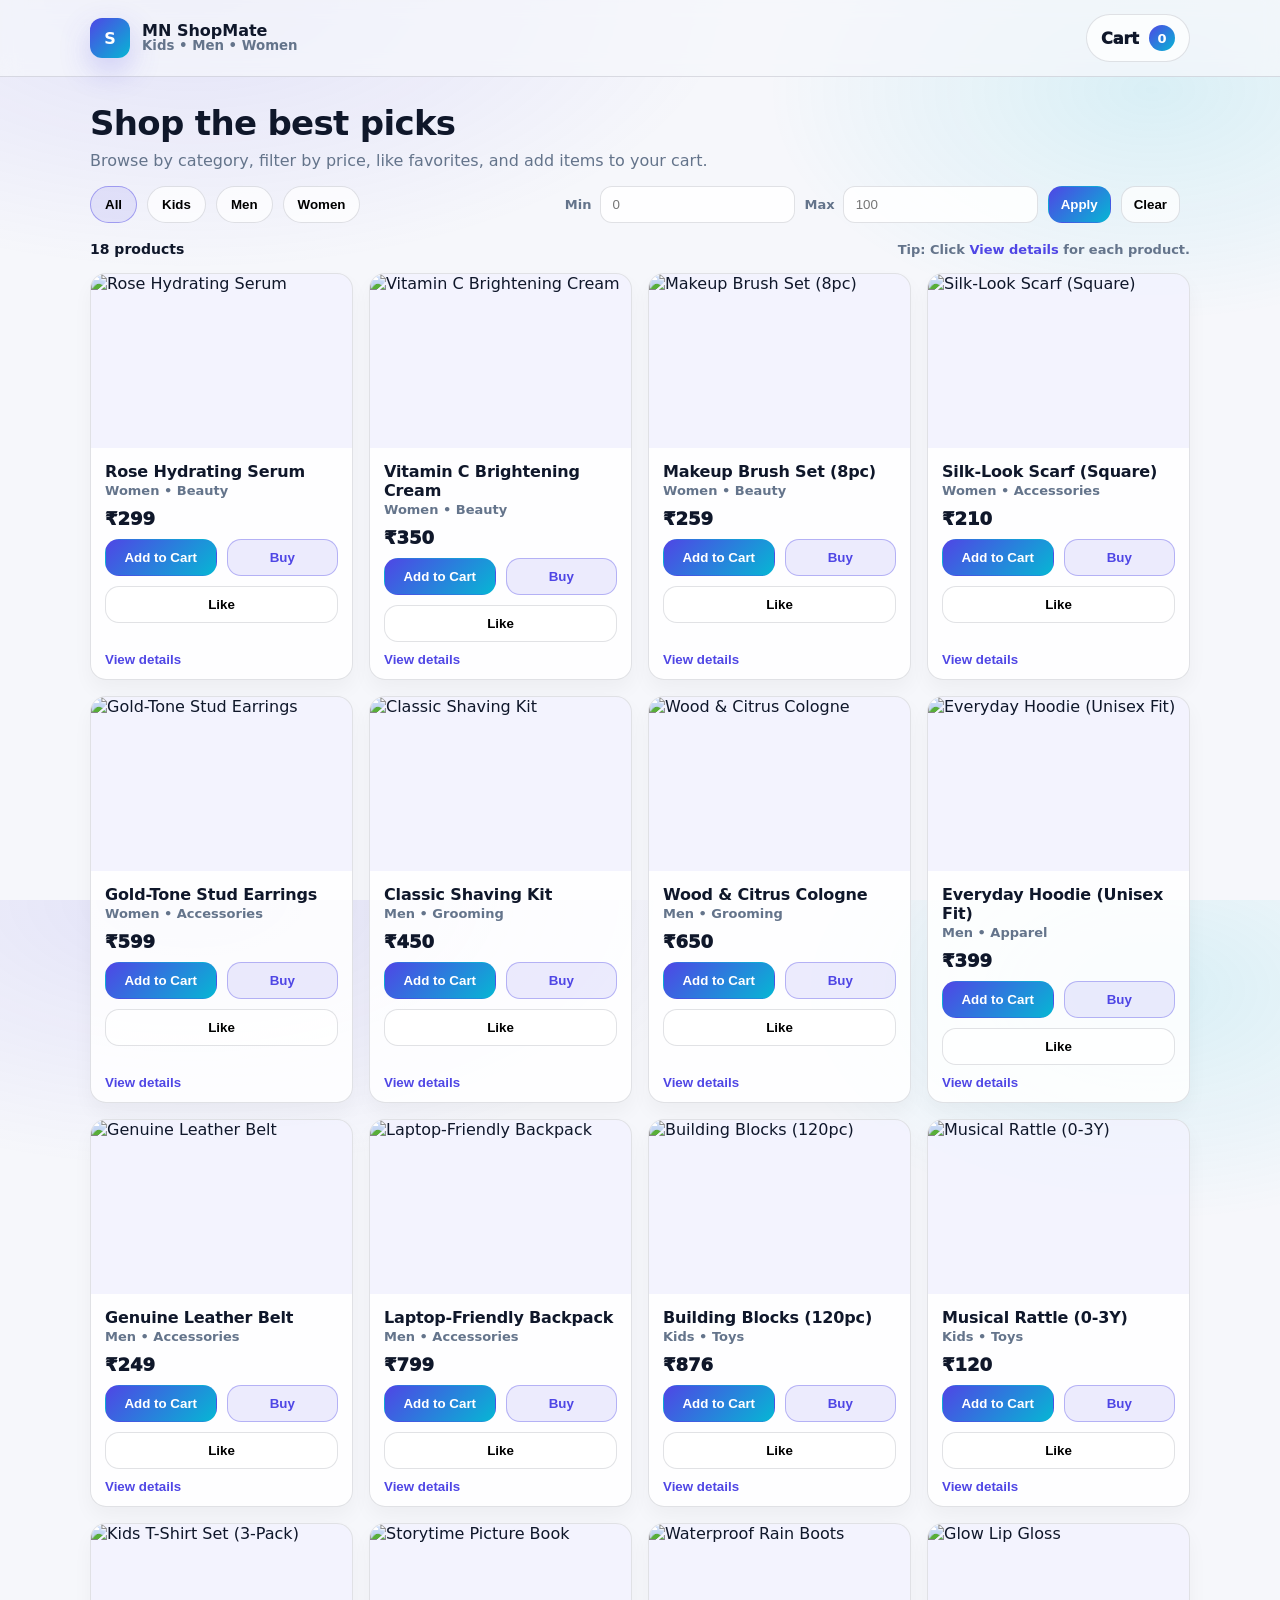
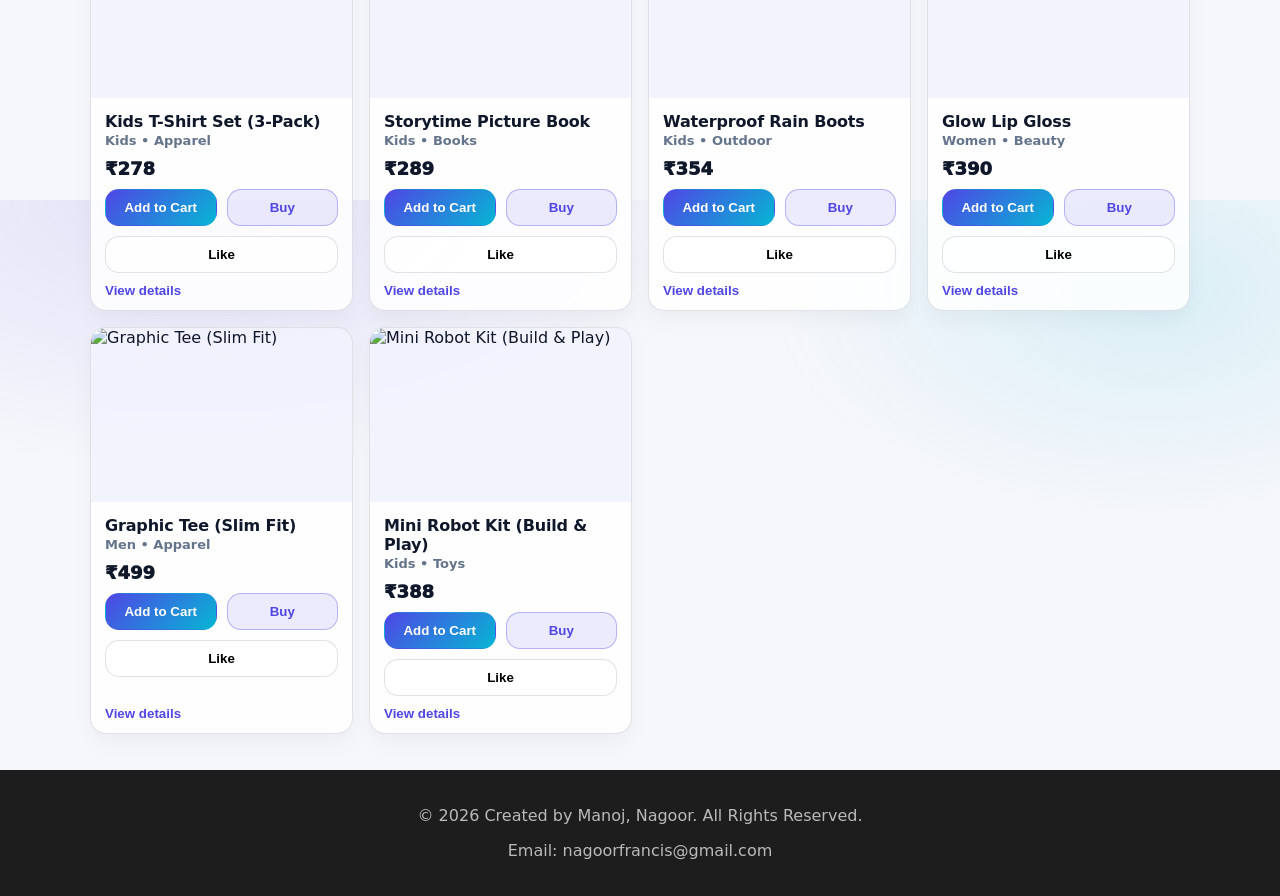
==== index.html @ 991fb51e "Add files via upload" ====
<!doctype html>
<html lang="en">
  <head>
    <meta charset="utf-8" />
    <meta name="viewport" content="width=device-width, initial-scale=1" />
    <title>MN Shop</title>
    <link rel="stylesheet" href="./styles.css" />
  </head>
  <body>
    <header class="siteHeader">
      <div class="container headerInner">
        <div class="brand" aria-label="ShopMate home">
          <div class="brandMark">S</div>
          <div class="brandText">
            MN ShopMate
            <small>Kids • Men • Women</small>
          </div>
        </div>

        <div class="headerActions">
          <a class="cartLink" href="./cart.html" aria-label="View cart">
            <span style="font-weight: 1000">Cart</span>
            <span class="cartBadge" id="cartCountBadge">0</span>
          </a>
        </div>
      </div>
    </header>

    <main class="container">
      <section class="heroRow">
        <div class="heroTitle">
          <div>
            <h1>Shop the best picks</h1>
            <p>Browse by category, filter by price, like favorites, and add items to your cart.</p>
          </div>
        </div>

        <div class="toolbar">
          <div class="categoryBar" role="tablist" aria-label="Product categories">
            <button type="button" class="pill pillActive" data-category="All">All</button>
            <button type="button" class="pill" data-category="Kids">Kids</button>
            <button type="button" class="pill" data-category="Men">Men</button>
            <button type="button" class="pill" data-category="Women">Women</button>
          </div>

          <div class="priceFilter" aria-label="Price filter">
            <div class="fieldGroup">
              <label for="minPriceInput">Min</label>
              <input class="input" id="minPriceInput" type="number" inputmode="decimal" placeholder="0" min="0" step="0.01" />
            </div>
            <div class="fieldGroup">
              <label for="maxPriceInput">Max</label>
              <input class="input" id="maxPriceInput" type="number" inputmode="decimal" placeholder="100" min="0" step="0.01" />
            </div>

            <button type="button" class="btn btnPrimary" id="applyPriceBtn">Apply</button>
            <button type="button" class="btn btnGhost" id="clearPriceBtn">Clear</button>
            <div class="errorText" id="priceError" aria-live="polite"></div>
          </div>
        </div>
      </section>

      <div class="gridMeta">
        <strong id="productCountLabel">Products</strong>
        <div style="color: var(--muted); font-weight: 800; font-size: 13px">
          Tip: Click <span style="color: var(--primary)">View details</span> for each product.
        </div>
      </div>

      <section class="productsGrid" id="productsGrid" aria-label="Products grid"></section>
    </main>

    <!-- Details Modal -->
    <div class="modalOverlay" id="detailsModalOverlay" role="dialog" aria-modal="true" aria-labelledby="detailsModalTitle">
      <div class="modal">
        <div class="modalHeader">
          <h2 id="detailsModalTitle">Product details</h2>
          <button class="iconBtn" type="button" id="detailsModalCloseBtn" aria-label="Close details">X</button>
        </div>

        <div class="modalBody">
          <div class="modalProductTop">
            <img id="detailsModalImage" alt="" src="" />
            <div>
              <p class="modalPrice" id="detailsModalPrice">$0.00</p>
              <div class="modalMeta" id="detailsModalMeta">Category • Type</div>
              <p class="modalDesc" id="detailsModalDesc"></p>
            </div>
          </div>
          <div>
            <div style="font-weight: 1000; margin-bottom: 8px">Highlights</div>
            <ul class="highlightList" id="detailsModalHighlights"></ul>
          </div>
          <div style="display: flex; gap: 10px; flex-wrap: wrap">
            <button type="button" class="btn btnPrimary" id="detailsAddToCartBtn">Add to Cart</button>
            <button type="button" class="btn btnSecondary" id="detailsBuyBtn">Buy</button>
            <button type="button" class="btn btnGhost" id="detailsFavoriteBtn">Like</button>
          </div>
        </div>
      </div>
    </div>

    <!-- Order details modal -->
    <div class="modalOverlay modalOverlayOrder" id="orderModalOverlay" role="dialog" aria-modal="true" aria-labelledby="orderModalTitle">
      <div class="modal modalNarrow">
        <div class="modalHeader">
          <h2 id="orderModalTitle">Order details</h2>
          <button class="iconBtn" type="button" id="orderModalCloseBtn" aria-label="Close order form">X</button>
        </div>

        <div class="modalBody">
          <div class="orderProductSummary" id="orderProductSummary"></div>

          <form id="orderForm" class="orderForm" novalidate>
            <div class="formGrid">
              <div class="fieldGroup fieldGroupBlock">
                <label for="orderFullName">Full name</label>
                <input class="input inputBlock" id="orderFullName" name="fullName" type="text" autocomplete="name" required />
              </div>
              <div class="fieldGroup fieldGroupBlock">
                <label for="orderPhone">Phone</label>
                <input class="input inputBlock" id="orderPhone" name="phone" type="tel" autocomplete="tel" required />
              </div>
              <div class="fieldGroup fieldGroupBlock">
                <label for="orderEmail">Email <span class="optionalHint">(optional)</span></label>
                <input class="input inputBlock" id="orderEmail" name="email" type="email" autocomplete="email" />
              </div>
              <div class="fieldGroup fieldGroupBlock">
                <label for="orderQty">Quantity</label>
                <input class="input inputBlock" id="orderQty" name="qty" type="number" min="1" step="1" value="1" required />
              </div>
              <div class="fieldGroup fieldGroupBlock">
                <label for="orderAddress">Delivery address</label>
                <textarea class="input textarea" id="orderAddress" name="address" rows="3" required></textarea>
              </div>
              <div class="fieldGroup fieldGroupBlock">
                <label for="orderNotes">Notes <span class="optionalHint">(optional)</span></label>
                <textarea class="input textarea" id="orderNotes" name="notes" rows="2"></textarea>
              </div>
            </div>
            <p class="errorText" id="orderFormError" aria-live="polite"></p>
            <div class="orderFormActions">
              <button type="button" class="btn btnGhost" id="orderCancelBtn">Cancel</button>
              <button type="submit" class="btn btnPrimary" id="orderSubmitBtn">Place order</button>
            </div>
          </form>
        </div>
      </div>
    </div>

    <!-- Toast -->
    <div class="toastWrap" aria-live="polite" aria-atomic="true">
      <div class="toast" id="toastEl">
        <span id="toastText">Message</span>
      </div>
    </div>

<footer style="background:#1d1d1d; color:#bababa; padding:20px; text-align:center;">
  <p>© 2026 Created by Manoj, Nagoor. All Rights Reserved.</p>
  <p>Email: nagoorfrancis@gmail.com</p>
</footer>

    <script src="./products.js"></script>
    <script src="./utils.js"></script>
    <script src="https://www.gstatic.com/firebasejs/10.13.2/firebase-app-compat.js"></script>
    <script src="https://www.gstatic.com/firebasejs/10.13.2/firebase-firestore-compat.js"></script>
    <script src="./firebase-config.js"></script>
    <script src="./app.js" defer></script>
  </body>
</html>
---- styles.css ----
:root {
  --bg: #f6f7fb;
  --surface: #ffffff;
  --text: #0f172a;
  --muted: #64748b;
  --primary: #4f46e5;
  --primary2: #06b6d4;
  --danger: #ef4444;
  --border: rgba(15, 23, 42, 0.12);
  --shadow: 0 10px 30px rgba(2, 6, 23, 0.08);
  --radius: 16px;
}

* {
  box-sizing: border-box;
}

html,
body {
  height: 100%;
}

body {
  margin: 0;
  font-family: ui-sans-serif, system-ui, -apple-system, Segoe UI, Roboto, Arial, "Apple Color Emoji",
    "Segoe UI Emoji";
  color: var(--text);
  background:
    radial-gradient(900px 450px at 15% 0%, rgba(79, 70, 229, 0.12), transparent 60%),
    radial-gradient(700px 420px at 90% 10%, rgba(6, 182, 212, 0.12), transparent 55%),
    var(--bg);
}

a {
  color: inherit;
  text-decoration: none;
}

.container {
  width: min(1100px, 92vw);
  margin: 0 auto;
}

.siteHeader {
  position: sticky;
  top: 0;
  z-index: 50;
  backdrop-filter: blur(10px);
  background: rgba(246, 247, 251, 0.72);
  border-bottom: 1px solid var(--border);
}

.headerInner {
  display: flex;
  align-items: center;
  justify-content: space-between;
  padding: 14px 0;
  gap: 12px;
}

.brand {
  display: flex;
  align-items: center;
  gap: 12px;
  font-weight: 800;
}

.brandMark {
  width: 40px;
  height: 40px;
  border-radius: 12px;
  background: linear-gradient(135deg, var(--primary), var(--primary2));
  box-shadow: 0 12px 30px rgba(79, 70, 229, 0.25);
  display: flex;
  align-items: center;
  justify-content: center;
  color: white;
}

.brandText {
  display: flex;
  flex-direction: column;
  line-height: 1.1;
}

.brandText small {
  font-weight: 600;
  color: var(--muted);
}

.headerActions {
  display: flex;
  align-items: center;
  gap: 10px;
}

.cartLink {
  position: relative;
  display: inline-flex;
  align-items: center;
  gap: 10px;
  padding: 10px 14px;
  border: 1px solid var(--border);
  border-radius: 999px;
  background: rgba(255, 255, 255, 0.75);
  transition: transform 120ms ease, box-shadow 120ms ease, border-color 120ms ease;
}

.cartLink:hover {
  transform: translateY(-1px);
  box-shadow: 0 14px 30px rgba(2, 6, 23, 0.08);
  border-color: rgba(79, 70, 229, 0.35);
}

.cartBadge {
  min-width: 26px;
  height: 26px;
  padding: 0 8px;
  border-radius: 999px;
  display: inline-flex;
  align-items: center;
  justify-content: center;
  background: linear-gradient(135deg, var(--primary), var(--primary2));
  color: white;
  font-weight: 800;
  font-size: 13px;
}

main {
  padding: 26px 0 36px;
}

.heroRow {
  display: grid;
  grid-template-columns: 1fr;
  gap: 14px;
  margin-bottom: 18px;
}

.heroTitle {
  display: flex;
  align-items: flex-start;
  justify-content: space-between;
  gap: 12px;
}

.heroTitle h1 {
  margin: 0;
  font-size: clamp(22px, 3.2vw, 34px);
  letter-spacing: -0.02em;
}

.heroTitle p {
  margin: 6px 0 0;
  color: var(--muted);
  line-height: 1.45;
}

.toolbar {
  display: flex;
  flex-wrap: wrap;
  gap: 12px;
  align-items: center;
  justify-content: space-between;
}

.categoryBar {
  display: flex;
  gap: 10px;
  flex-wrap: wrap;
  align-items: center;
}

.pill {
  border: 1px solid var(--border);
  background: rgba(255, 255, 255, 0.7);
  border-radius: 999px;
  padding: 10px 14px;
  font-weight: 700;
  cursor: pointer;
  transition: transform 120ms ease, border-color 120ms ease, box-shadow 120ms ease, background 120ms ease;
  user-select: none;
}

.pill:hover {
  transform: translateY(-1px);
  border-color: rgba(79, 70, 229, 0.35);
  box-shadow: 0 12px 26px rgba(2, 6, 23, 0.08);
}

.pillActive {
  border-color: rgba(79, 70, 229, 0.45);
  background: rgba(79, 70, 229, 0.10);
}

.priceFilter {
  display: flex;
  gap: 10px;
  align-items: center;
  flex-wrap: wrap;
  justify-content: flex-end;
}

.fieldGroup {
  display: flex;
  gap: 8px;
  align-items: center;
}

.fieldGroup label {
  font-weight: 700;
  color: var(--muted);
  font-size: 13px;
}

.input {
  border: 1px solid var(--border);
  border-radius: 12px;
  padding: 10px 12px;
  background: rgba(255, 255, 255, 0.85);
  min-width: 120px;
  outline: none;
  transition: border-color 120ms ease, box-shadow 120ms ease;
}

.input:focus {
  border-color: rgba(79, 70, 229, 0.5);
  box-shadow: 0 0 0 4px rgba(79, 70, 229, 0.12);
}

.errorText {
  color: var(--danger);
  font-weight: 700;
  font-size: 13px;
}

.btn {
  border: 1px solid var(--border);
  border-radius: 14px;
  padding: 10px 12px;
  font-weight: 800;
  cursor: pointer;
  background: rgba(255, 255, 255, 0.7);
  transition: transform 120ms ease, box-shadow 120ms ease, border-color 120ms ease, background 120ms ease;
}

.btn:hover {
  transform: translateY(-1px);
  box-shadow: 0 12px 26px rgba(2, 6, 23, 0.08);
  border-color: rgba(79, 70, 229, 0.35);
}

.btnPrimary {
  background: linear-gradient(135deg, var(--primary), var(--primary2));
  color: white;
  border-color: transparent;
}

.btnGhost {
  background: rgba(255, 255, 255, 0.75);
}

.btnSecondary {
  background: rgba(79, 70, 229, 0.1);
  color: var(--primary);
  border-color: rgba(79, 70, 229, 0.35);
  font-weight: 900;
}

.btnSecondary:hover {
  background: rgba(79, 70, 229, 0.16);
  border-color: rgba(79, 70, 229, 0.5);
}

.btnLink {
  background: transparent;
  border: none;
  padding: 0;
  color: var(--primary);
  font-weight: 900;
}

.btnDanger {
  background: rgba(239, 68, 68, 0.1);
  border-color: rgba(239, 68, 68, 0.35);
  color: #b91c1c;
}

.gridMeta {
  display: flex;
  align-items: center;
  justify-content: space-between;
  gap: 12px;
  margin: 10px 0 16px;
}

.gridMeta strong {
  font-size: 14px;
}

.productsGrid {
  display: grid;
  grid-template-columns: repeat(auto-fit, minmax(220px, 1fr));
  gap: 16px;
}

.productCard {
  background: rgba(255, 255, 255, 0.85);
  border: 1px solid var(--border);
  border-radius: var(--radius);
  overflow: hidden;
  box-shadow: 0 10px 20px rgba(2, 6, 23, 0.04);
  display: flex;
  flex-direction: column;
  transition: transform 150ms ease, box-shadow 150ms ease, border-color 150ms ease;
}

.productCard:hover {
  transform: translateY(-2px);
  box-shadow: var(--shadow);
  border-color: rgba(79, 70, 229, 0.35);
}

.productImageWrap {
  width: 100%;
  aspect-ratio: 3 / 2;
  background: rgba(79, 70, 229, 0.06);
}

.productImage {
  width: 100%;
  height: 100%;
  object-fit: cover;
  display: block;
}

.productBody {
  padding: 14px 14px 12px;
  display: flex;
  flex-direction: column;
  gap: 10px;
  flex: 1;
}

.productTitleRow {
  display: flex;
  align-items: flex-start;
  justify-content: space-between;
  gap: 10px;
}

.productTitleRow h3 {
  margin: 0;
  font-size: 16px;
  letter-spacing: -0.01em;
}

.productCategory {
  margin: 2px 0 0;
  color: var(--muted);
  font-weight: 700;
  font-size: 13px;
}

.priceRow {
  display: flex;
  align-items: baseline;
  justify-content: space-between;
  gap: 10px;
}

.productPrice {
  font-size: 18px;
  font-weight: 1000;
}

.actionsRow {
  display: flex;
  gap: 10px;
  align-items: center;
}

.actionsRow .btn {
  flex: 1;
}

.actionsRowBuy {
  display: flex;
  gap: 10px;
  align-items: stretch;
}

.actionsRowBuy .btn {
  flex: 1;
}

.favRow {
  display: flex;
}

.favRow .btn {
  flex: 1;
}

.detailsBtn {
  margin-top: auto;
  display: flex;
  justify-content: flex-start;
}

.liked {
  border-color: rgba(79, 70, 229, 0.5);
  background: rgba(79, 70, 229, 0.12);
}

.toastWrap {
  position: fixed;
  bottom: 18px;
  left: 50%;
  transform: translateX(-50%);
  z-index: 1000;
  pointer-events: none;
}

.toast {
  background: rgba(15, 23, 42, 0.92);
  color: white;
  border-radius: 14px;
  padding: 12px 14px;
  box-shadow: 0 18px 50px rgba(2, 6, 23, 0.3);
  display: inline-flex;
  align-items: center;
  gap: 10px;
  opacity: 0;
  transform: translateY(6px);
  transition: opacity 160ms ease, transform 160ms ease;
}

.toastShow {
  opacity: 1;
  transform: translateY(0);
}

/* Modal */
.modalOverlay {
  position: fixed;
  inset: 0;
  background: rgba(2, 6, 23, 0.55);
  display: none;
  align-items: center;
  justify-content: center;
  z-index: 2000;
  padding: 18px;
}

.modalOverlayOpen {
  display: flex;
}

.modalOverlayOrder {
  z-index: 2100;
}

.modal {
  width: min(720px, 92vw);
  background: rgba(255, 255, 255, 0.92);
  border: 1px solid rgba(255, 255, 255, 0.3);
  border-radius: 20px;
  box-shadow: 0 30px 80px rgba(2, 6, 23, 0.45);
  overflow: hidden;
}

.modalNarrow {
  width: min(440px, 92vw);
}

.orderProductSummary {
  padding: 12px 14px;
  border-radius: 14px;
  border: 1px solid var(--border);
  background: rgba(79, 70, 229, 0.06);
  font-weight: 800;
  font-size: 14px;
  line-height: 1.45;
}

.orderProductSummary .orderLineTotal {
  margin-top: 6px;
  font-size: 16px;
  font-weight: 1000;
  color: var(--text);
}

.orderForm .formGrid {
  display: flex;
  flex-direction: column;
  gap: 12px;
}

.fieldGroupBlock {
  flex-direction: column;
  align-items: stretch;
  gap: 6px;
}

.fieldGroupBlock label {
  font-weight: 800;
  font-size: 13px;
  color: var(--muted);
}

.inputBlock {
  width: 100%;
  min-width: 0;
}

.textarea {
  resize: vertical;
  min-height: 72px;
  font-family: inherit;
  line-height: 1.45;
}

.optionalHint {
  font-weight: 700;
  color: var(--muted);
}

.orderFormActions {
  display: flex;
  gap: 10px;
  justify-content: flex-end;
  flex-wrap: wrap;
  margin-top: 4px;
}

.orderFormActions .btn {
  min-width: 110px;
}

.modalHeader {
  padding: 14px 16px;
  display: flex;
  align-items: center;
  justify-content: space-between;
  gap: 12px;
  border-bottom: 1px solid var(--border);
}

.modalHeader h2 {
  margin: 0;
  font-size: 18px;
}

.iconBtn {
  width: 40px;
  height: 40px;
  border-radius: 14px;
  border: 1px solid var(--border);
  background: rgba(255, 255, 255, 0.7);
  cursor: pointer;
  font-weight: 1000;
}

.modalBody {
  padding: 16px;
  display: grid;
  grid-template-columns: 1fr;
  gap: 14px;
}

.modalProductTop {
  display: grid;
  grid-template-columns: 180px 1fr;
  gap: 14px;
  align-items: center;
}

.modalProductTop img {
  width: 180px;
  height: 120px;
  object-fit: cover;
  border-radius: 16px;
  border: 1px solid var(--border);
}

.modalPrice {
  font-size: 22px;
  font-weight: 1000;
  margin: 0;
}

.modalMeta {
  color: var(--muted);
  font-weight: 800;
  margin: 6px 0 10px;
}

.modalDesc {
  margin: 0;
  color: #334155;
  line-height: 1.55;
}

.highlightList {
  margin: 0;
  padding-left: 18px;
  color: #334155;
  line-height: 1.6;
  font-weight: 700;
}

/* Cart */
.cartHeaderRow {
  display: flex;
  gap: 12px;
  align-items: center;
  justify-content: space-between;
  margin-bottom: 16px;
}

.cartGrid {
  display: grid;
  grid-template-columns: 1fr;
  gap: 16px;
}

.cartItems {
  background: rgba(255, 255, 255, 0.85);
  border: 1px solid var(--border);
  border-radius: var(--radius);
  overflow: hidden;
  box-shadow: 0 10px 22px rgba(2, 6, 23, 0.04);
}

.cartItemRow {
  display: grid;
  grid-template-columns: 120px 1fr auto;
  gap: 12px;
  padding: 14px 14px;
  align-items: center;
  border-bottom: 1px solid var(--border);
}

.cartItemRow:last-child {
  border-bottom: none;
}

.cartItemRow img {
  width: 110px;
  height: 76px;
  border-radius: 14px;
  object-fit: cover;
  border: 1px solid var(--border);
}

.cartItemInfo h3 {
  margin: 0;
  font-size: 16px;
}

.cartItemInfo small {
  display: block;
  margin-top: 4px;
  color: var(--muted);
  font-weight: 800;
}

.cartItemRight {
  display: flex;
  flex-direction: column;
  align-items: flex-end;
  gap: 8px;
}

.qtyRow {
  display: flex;
  align-items: center;
  gap: 8px;
}

.qtyRow .btn {
  width: 38px;
  height: 38px;
  padding: 0;
  border-radius: 12px;
}

.qtyInput {
  width: 74px;
  text-align: center;
  border: 1px solid var(--border);
  border-radius: 12px;
  padding: 10px 8px;
  background: rgba(255, 255, 255, 0.85);
  font-weight: 900;
  outline: none;
}

.emptyState {
  padding: 18px;
  color: var(--muted);
  font-weight: 800;
}

.cartSummary {
  background: rgba(255, 255, 255, 0.85);
  border: 1px solid var(--border);
  border-radius: var(--radius);
  padding: 16px;
  box-shadow: 0 10px 22px rgba(2, 6, 23, 0.04);
}

.summaryRow {
  display: flex;
  align-items: center;
  justify-content: space-between;
  gap: 12px;
  margin: 10px 0 16px;
}

.summaryRow strong {
  font-size: 14px;
  color: var(--muted);
}

.summaryTotal {
  font-size: 24px;
  font-weight: 1000;
}

/* Footer */
.siteFooter {
  border-top: 1px solid var(--border);
  padding: 26px 0 18px;
  margin-top: 30px;
}

.footerGrid {
  display: grid;
  grid-template-columns: 1fr 1fr 1fr;
  gap: 16px;
}

.footerGrid h4 {
  margin: 0 0 10px;
  font-size: 14px;
  letter-spacing: -0.01em;
}

.footerGrid p {
  margin: 0;
  color: var(--muted);
  font-weight: 700;
  line-height: 1.55;
}

.footerLinks {
  display: flex;
  gap: 10px;
  flex-wrap: wrap;
}

.footerLinks a {
  font-weight: 900;
  color: var(--primary);
  border: 1px solid rgba(79, 70, 229, 0.25);
  padding: 8px 10px;
  border-radius: 999px;
  background: rgba(79, 70, 229, 0.08);
}

.footerBottom {
  margin-top: 18px;
  color: var(--muted);
  font-weight: 800;
  font-size: 13px;
}

/* Responsive */
@media (max-width: 820px) {
  .headerInner {
    padding: 12px 0;
  }

  .heroTitle {
    flex-direction: column;
    align-items: flex-start;
  }

  .cartItemRow {
    grid-template-columns: 100px 1fr;
    grid-template-rows: auto auto;
  }

  .cartItemRight {
    grid-column: 1 / -1;
    align-items: flex-start;
  }

  .modalProductTop {
    grid-template-columns: 1fr;
    align-items: start;
  }

  .modalProductTop img {
    width: 100%;
    height: auto;
  }

  .footerGrid {
    grid-template-columns: 1fr;
  }
}
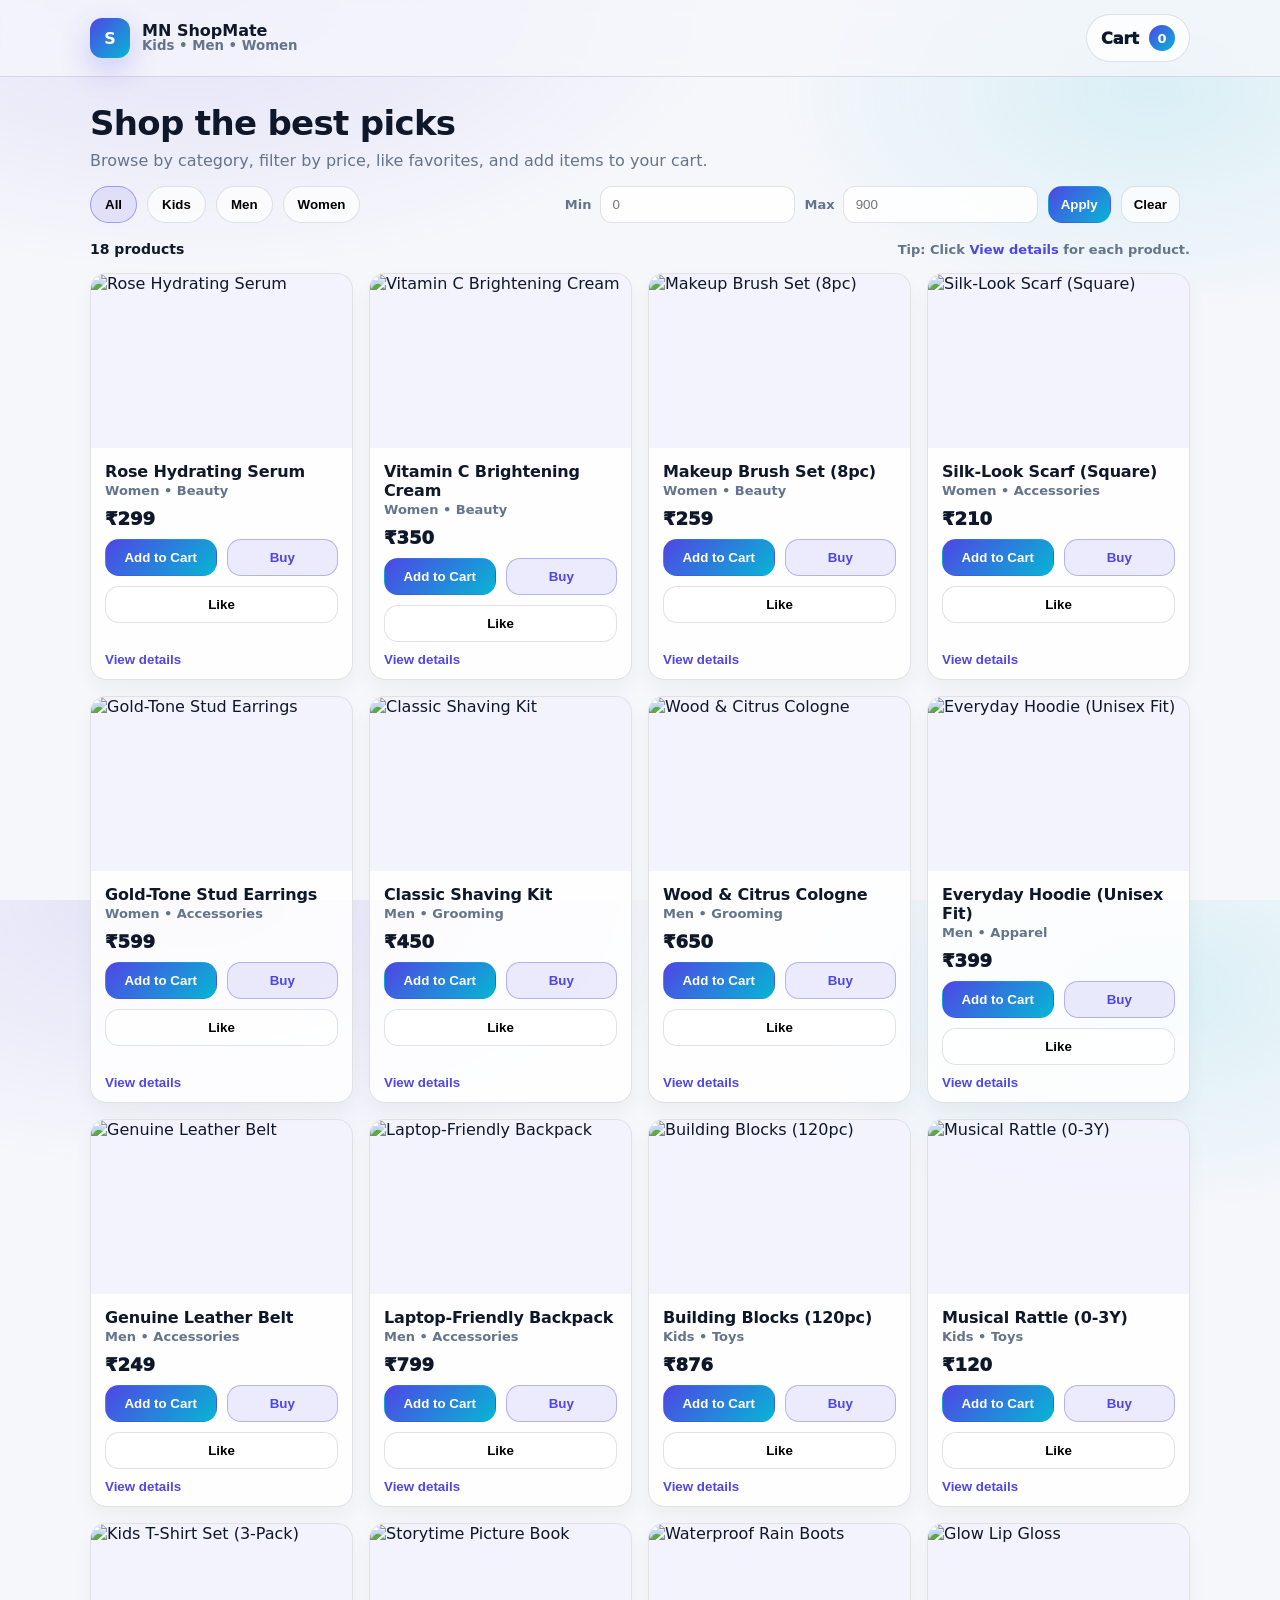
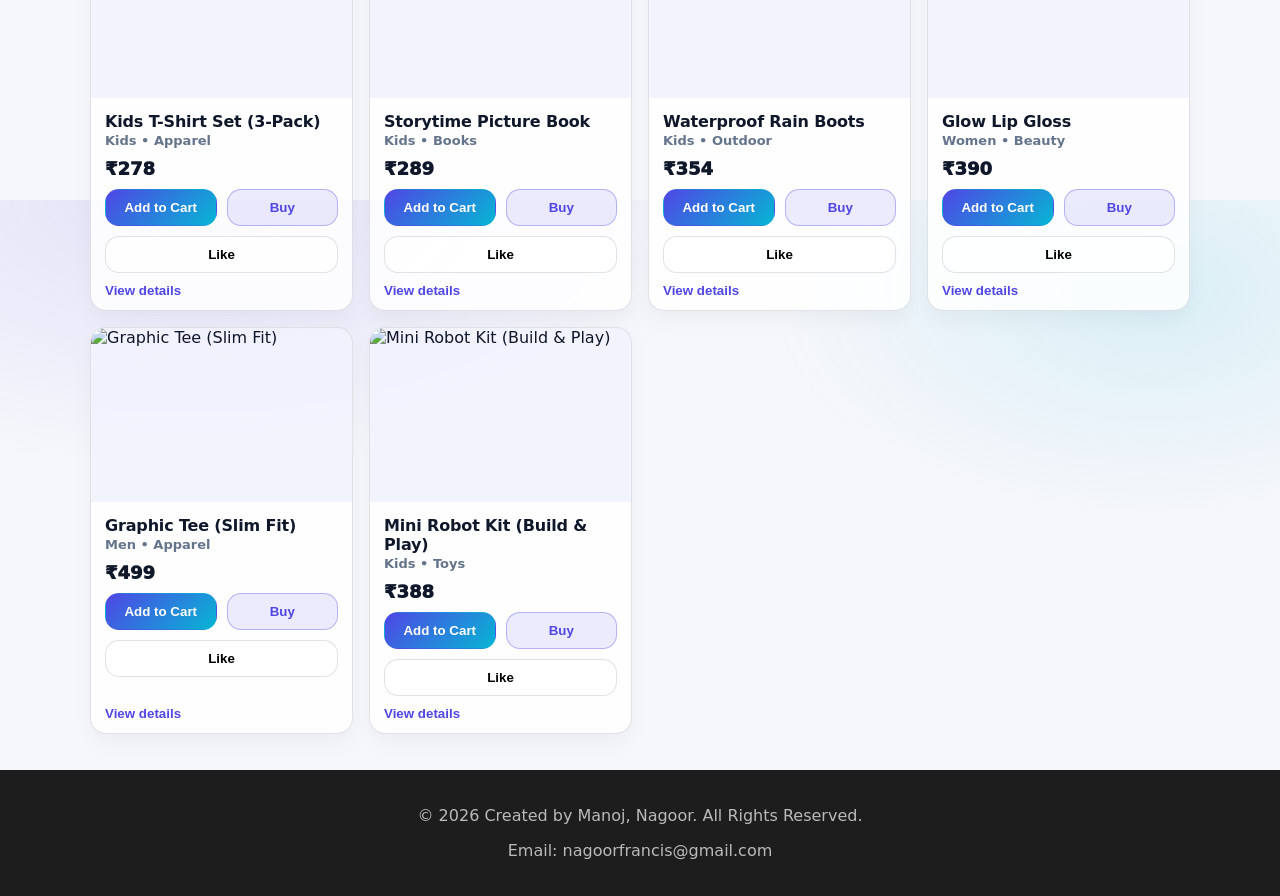
==== commit 17ee2e9b: "Update index.html" ====
--- a/index.html
+++ b/index.html
@@ -3,6 +3,7 @@
   <head>
     <meta charset="utf-8" />
     <meta name="viewport" content="width=device-width, initial-scale=1" />
+    <meta name="google-site-verification" content="F5i73MqGDPWvm77SyDLCMkzxJSLy-eoNFbH6-ky4yDA" />
     <title>MN Shop</title>
     <link rel="stylesheet" href="./styles.css" />
   </head>
@@ -50,7 +51,7 @@
             </div>
             <div class="fieldGroup">
               <label for="maxPriceInput">Max</label>
-              <input class="input" id="maxPriceInput" type="number" inputmode="decimal" placeholder="100" min="0" step="0.01" />
+              <input class="input" id="maxPriceInput" type="number" inputmode="decimal" placeholder="900" min="0" step="0.01" />
             </div>
 
             <button type="button" class="btn btnPrimary" id="applyPriceBtn">Apply</button>
